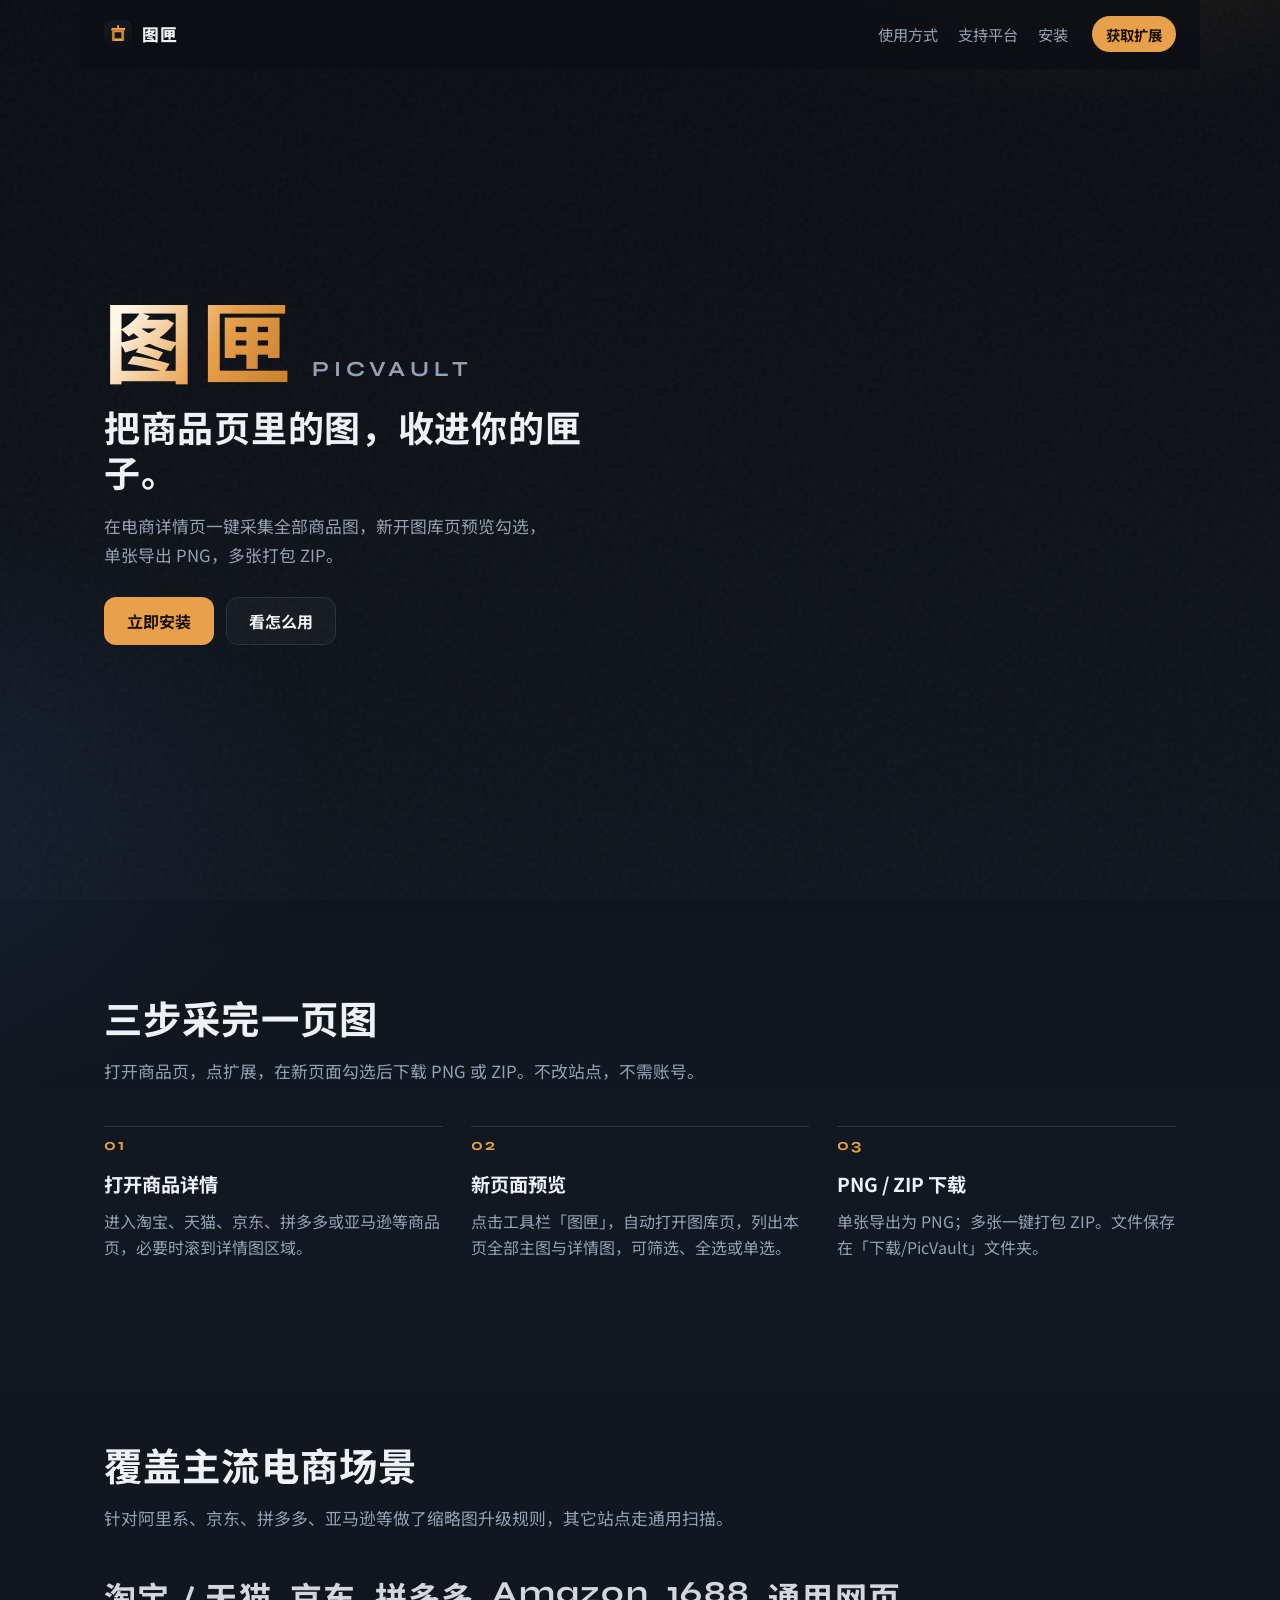
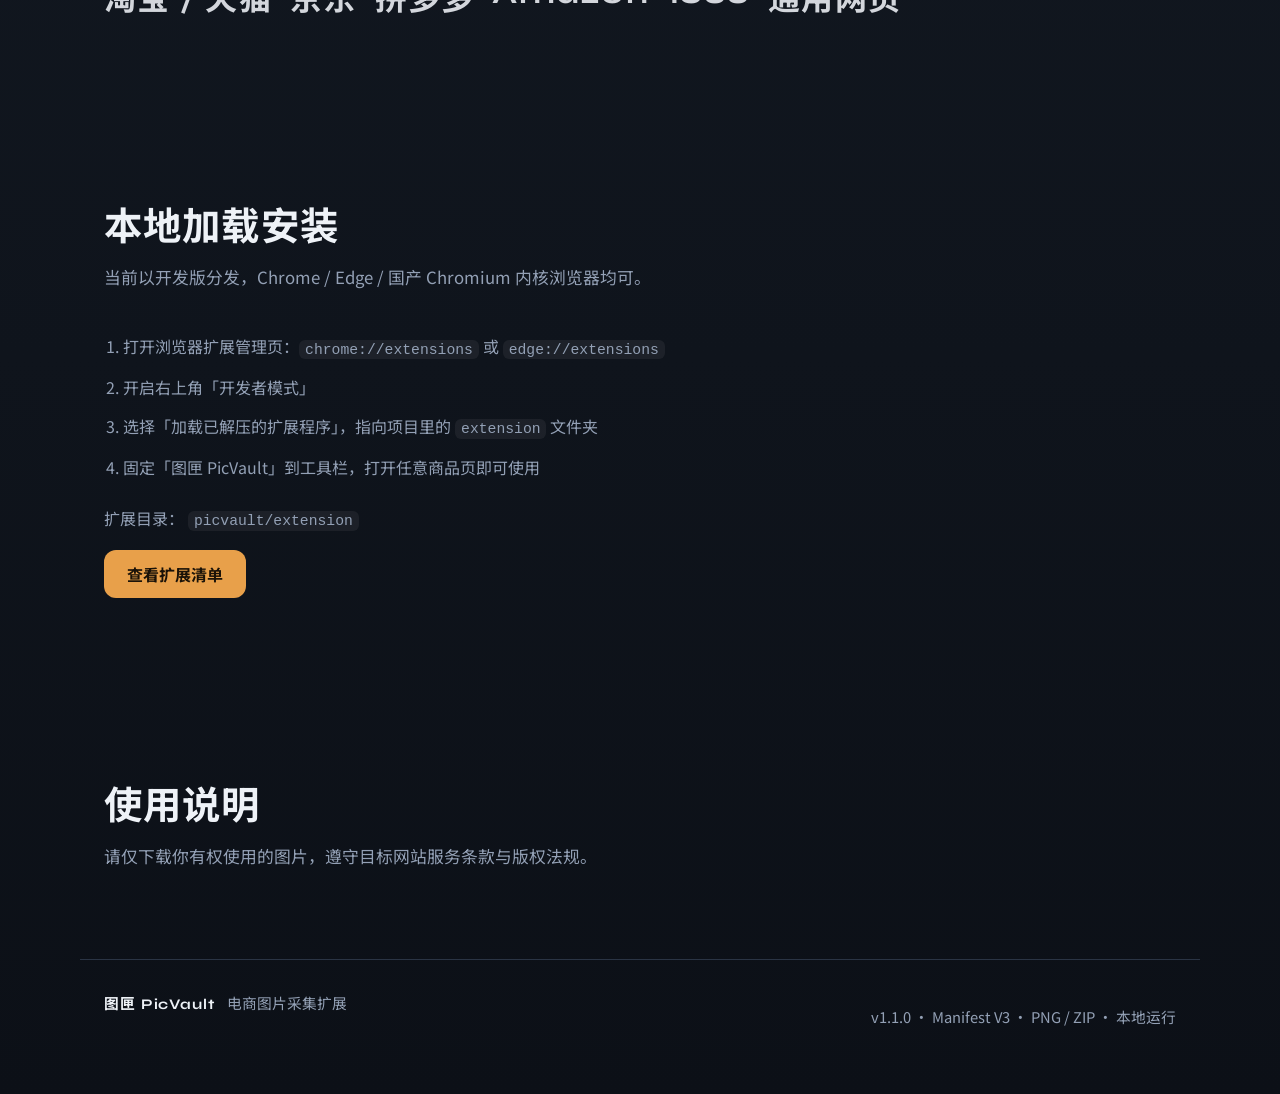
==== website/index.html @ 935976b5 "图匣 PicVault：电商图片采集工具（网页版 + 浏览器扩展 + 介绍页）" ====
<!DOCTYPE html>
<html lang="zh-CN">
  <head>
    <meta charset="UTF-8" />
    <meta name="viewport" content="width=device-width, initial-scale=1" />
    <title>图匣 PicVault — 电商图片一键采集</title>
    <meta
      name="description"
      content="图匣 PicVault：面向淘宝、天猫、京东、拼多多、亚马逊等平台的浏览器扩展，批量识别并下载高清商品图。"
    />
    <link rel="preconnect" href="https://fonts.googleapis.com" />
    <link rel="preconnect" href="https://fonts.gstatic.com" crossorigin />
    <link
      href="https://fonts.googleapis.com/css2?family=Noto+Sans+SC:wght@400;500;700;900&family=Syne:wght@600;700;800&display=swap"
      rel="stylesheet"
    />
    <link rel="stylesheet" href="styles.css" />
    <link rel="icon" href="assets/favicon.png" />
  </head>
  <body>
    <div class="noise" aria-hidden="true"></div>

    <header class="nav">
      <a class="nav-brand" href="#top" aria-label="图匣首页">
        <img src="assets/logo.png" width="28" height="28" alt="" />
        <span>图匣</span>
      </a>
      <nav class="nav-links">
        <a href="#how">使用方式</a>
        <a href="#platforms">支持平台</a>
        <a href="#install">安装</a>
      </nav>
      <a class="nav-cta" href="#install">获取扩展</a>
    </header>

    <main id="top">
      <section class="hero">
        <div class="hero-copy">
          <p class="brand-lockup">
            <span class="brand-cn">图匣</span>
            <span class="brand-en">PicVault</span>
          </p>
          <h1>把商品页里的图，收进你的匣子。</h1>
          <p class="lede">
            在电商详情页一键采集全部商品图，新开图库页预览勾选，单张导出 PNG，多张打包 ZIP。
          </p>
          <div class="cta-row">
            <a class="btn primary" href="#install">立即安装</a>
            <a class="btn ghost" href="#how">看怎么用</a>
          </div>
        </div>
        <div class="hero-visual" aria-hidden="true">
          <img src="assets/hero-visual.svg" alt="" />
        </div>
      </section>

      <section class="section" id="how">
        <header class="section-head">
          <h2>三步采完一页图</h2>
          <p>打开商品页，点扩展，在新页面勾选后下载 PNG 或 ZIP。不改站点，不需账号。</p>
        </header>
        <ol class="steps">
          <li>
            <span class="step-num">01</span>
            <h3>打开商品详情</h3>
            <p>进入淘宝、天猫、京东、拼多多或亚马逊等商品页，必要时滚到详情图区域。</p>
          </li>
          <li>
            <span class="step-num">02</span>
            <h3>新页面预览</h3>
            <p>点击工具栏「图匣」，自动打开图库页，列出本页全部主图与详情图，可筛选、全选或单选。</p>
          </li>
          <li>
            <span class="step-num">03</span>
            <h3>PNG / ZIP 下载</h3>
            <p>单张导出为 PNG；多张一键打包 ZIP。文件保存在「下载/PicVault」文件夹。</p>
          </li>
        </ol>
      </section>

      <section class="section platforms" id="platforms">
        <header class="section-head">
          <h2>覆盖主流电商场景</h2>
          <p>针对阿里系、京东、拼多多、亚马逊等做了缩略图升级规则，其它站点走通用扫描。</p>
        </header>
        <ul class="platform-list">
          <li>淘宝 / 天猫</li>
          <li>京东</li>
          <li>拼多多</li>
          <li>Amazon</li>
          <li>1688</li>
          <li>通用网页</li>
        </ul>
      </section>

      <section class="section install" id="install">
        <header class="section-head">
          <h2>本地加载安装</h2>
          <p>当前以开发版分发，Chrome / Edge / 国产 Chromium 内核浏览器均可。</p>
        </header>
        <div class="install-flow">
          <ol>
            <li>打开浏览器扩展管理页：<code>chrome://extensions</code> 或 <code>edge://extensions</code></li>
            <li>开启右上角「开发者模式」</li>
            <li>选择「加载已解压的扩展程序」，指向项目里的 <code>extension</code> 文件夹</li>
            <li>固定「图匣 PicVault」到工具栏，打开任意商品页即可使用</li>
          </ol>
          <p class="path-hint">
            扩展目录：
            <code id="extPath">picvault/extension</code>
          </p>
          <a class="btn primary" href="../extension/manifest.json" download>查看扩展清单</a>
        </div>
      </section>

      <section class="section note">
        <header class="section-head">
          <h2>使用说明</h2>
          <p>请仅下载你有权使用的图片，遵守目标网站服务条款与版权法规。</p>
        </header>
      </section>
    </main>

    <footer class="foot">
      <div class="foot-brand">
        <strong>图匣 PicVault</strong>
        <span>电商图片采集扩展</span>
      </div>
      <p>v1.1.0 · Manifest V3 · PNG / ZIP · 本地运行</p>
    </footer>

    <script src="script.js"></script>
  </body>
</html>
---- website/styles.css ----
:root {
  --ink: #0c0f14;
  --ink-2: #141a22;
  --panel: #1a222e;
  --line: #2a3444;
  --text: #eef2f7;
  --muted: #93a0b5;
  --amber: #e8a04a;
  --amber-2: #f3bd73;
  --amber-ink: #1a1208;
  --ok: #3ecf8e;
  --display: "Syne", "Noto Sans SC", sans-serif;
  --body: "Noto Sans SC", "PingFang SC", sans-serif;
  --max: 1120px;
}

*,
*::before,
*::after {
  box-sizing: border-box;
}

html {
  scroll-behavior: smooth;
}

body {
  margin: 0;
  min-height: 100vh;
  color: var(--text);
  font-family: var(--body);
  background:
    radial-gradient(1200px 700px at 85% -10%, rgba(232, 160, 74, 0.16), transparent 55%),
    radial-gradient(900px 600px at -10% 30%, rgba(74, 124, 255, 0.1), transparent 50%),
    linear-gradient(180deg, #0b0e13 0%, #121821 45%, #0c1017 100%);
  overflow-x: hidden;
}

.noise {
  pointer-events: none;
  position: fixed;
  inset: 0;
  opacity: 0.04;
  background-image: url("data:image/svg+xml,%3Csvg viewBox='0 0 200 200' xmlns='http://www.w3.org/2000/svg'%3E%3Cfilter id='n'%3E%3CfeTurbulence type='fractalNoise' baseFrequency='0.9' numOctaves='4' stitchTiles='stitch'/%3E%3C/filter%3E%3Crect width='100%25' height='100%25' filter='url(%23n)'/%3E%3C/svg%3E");
  z-index: 0;
}

a {
  color: inherit;
  text-decoration: none;
}

code {
  font-family: ui-monospace, "Cascadia Code", Consolas, monospace;
  font-size: 0.92em;
  background: rgba(255, 255, 255, 0.06);
  padding: 0.12em 0.4em;
  border-radius: 6px;
}

.nav {
  position: sticky;
  top: 0;
  z-index: 20;
  display: flex;
  align-items: center;
  gap: 24px;
  max-width: var(--max);
  margin: 0 auto;
  padding: 16px 24px;
  backdrop-filter: blur(12px);
  background: rgba(12, 15, 20, 0.72);
  border-bottom: 1px solid transparent;
}

.nav.scrolled {
  border-bottom-color: var(--line);
}

.nav-brand {
  display: inline-flex;
  align-items: center;
  gap: 10px;
  font-family: var(--display);
  font-weight: 800;
  letter-spacing: 0.06em;
  font-size: 1.05rem;
}

.nav-brand img {
  border-radius: 7px;
}

.nav-links {
  display: flex;
  gap: 20px;
  margin-left: auto;
  color: var(--muted);
  font-size: 0.95rem;
}

.nav-links a:hover {
  color: var(--text);
}

.nav-cta {
  display: inline-flex;
  align-items: center;
  height: 36px;
  padding: 0 14px;
  border-radius: 999px;
  background: var(--amber);
  color: var(--amber-ink);
  font-weight: 700;
  font-size: 0.9rem;
}

.nav-cta:hover {
  background: var(--amber-2);
}

.hero {
  position: relative;
  z-index: 1;
  min-height: calc(100vh - 68px);
  display: grid;
  grid-template-columns: 1.05fr 1fr;
  align-items: center;
  gap: 32px;
  max-width: var(--max);
  margin: 0 auto;
  padding: 28px 24px 48px;
}

.hero-copy {
  max-width: 34rem;
}

.brand-lockup {
  display: flex;
  align-items: baseline;
  gap: 14px;
  margin: 0 0 18px;
  animation: rise 0.8s ease both;
}

.brand-cn {
  font-family: var(--display);
  font-weight: 800;
  font-size: clamp(3.4rem, 8vw, 5.6rem);
  letter-spacing: 0.08em;
  line-height: 0.95;
  background: linear-gradient(120deg, #fff6e8 10%, var(--amber) 55%, #c47a2c 100%);
  -webkit-background-clip: text;
  background-clip: text;
  color: transparent;
}

.brand-en {
  font-family: var(--display);
  font-weight: 700;
  font-size: clamp(1rem, 2vw, 1.35rem);
  letter-spacing: 0.22em;
  text-transform: uppercase;
  color: var(--muted);
}

.hero h1 {
  margin: 0 0 14px;
  font-family: var(--display);
  font-weight: 700;
  font-size: clamp(1.55rem, 3.2vw, 2.25rem);
  line-height: 1.25;
  letter-spacing: 0.02em;
  animation: rise 0.8s ease 0.08s both;
}

.lede {
  margin: 0 0 28px;
  color: var(--muted);
  font-size: 1.05rem;
  line-height: 1.7;
  max-width: 28rem;
  animation: rise 0.8s ease 0.16s both;
}

.cta-row {
  display: flex;
  flex-wrap: wrap;
  gap: 12px;
  animation: rise 0.8s ease 0.24s both;
}

.btn {
  display: inline-flex;
  align-items: center;
  justify-content: center;
  height: 48px;
  padding: 0 22px;
  border-radius: 12px;
  font-weight: 700;
  border: 1px solid transparent;
  transition: transform 0.2s ease, background 0.2s ease, border-color 0.2s ease;
}

.btn:hover {
  transform: translateY(-1px);
}

.btn.primary {
  background: var(--amber);
  color: var(--amber-ink);
}

.btn.primary:hover {
  background: var(--amber-2);
}

.btn.ghost {
  border-color: var(--line);
  background: rgba(255, 255, 255, 0.03);
  color: var(--text);
}

.btn.ghost:hover {
  border-color: var(--amber);
  color: var(--amber);
}

.hero-visual {
  position: relative;
  animation: float-in 1s ease 0.2s both;
}

.hero-visual img {
  width: 100%;
  height: auto;
  display: block;
  filter: drop-shadow(0 30px 60px rgba(0, 0, 0, 0.45));
  animation: drift 8s ease-in-out infinite;
}

.section {
  position: relative;
  z-index: 1;
  max-width: var(--max);
  margin: 0 auto;
  padding: 88px 24px;
}

.section-head {
  max-width: 40rem;
  margin-bottom: 40px;
}

.section-head h2 {
  margin: 0 0 12px;
  font-family: var(--display);
  font-size: clamp(1.8rem, 3vw, 2.4rem);
  letter-spacing: 0.03em;
}

.section-head p {
  margin: 0;
  color: var(--muted);
  font-size: 1.05rem;
  line-height: 1.7;
}

.steps {
  list-style: none;
  margin: 0;
  padding: 0;
  display: grid;
  grid-template-columns: repeat(3, 1fr);
  gap: 28px;
  counter-reset: none;
}

.steps li {
  padding-top: 8px;
  border-top: 1px solid var(--line);
}

.step-num {
  display: block;
  font-family: var(--display);
  color: var(--amber);
  letter-spacing: 0.12em;
  font-weight: 700;
  margin-bottom: 16px;
}

.steps h3 {
  margin: 0 0 10px;
  font-size: 1.2rem;
}

.steps p {
  margin: 0;
  color: var(--muted);
  line-height: 1.65;
}

.platform-list {
  list-style: none;
  margin: 0;
  padding: 0;
  display: flex;
  flex-wrap: wrap;
  gap: 12px 18px;
}

.platform-list li {
  font-family: var(--display);
  font-weight: 700;
  font-size: clamp(1.4rem, 3vw, 2rem);
  letter-spacing: 0.04em;
  color: var(--text);
  opacity: 0.88;
  transition: color 0.25s ease, opacity 0.25s ease;
}

.platform-list li:hover {
  color: var(--amber);
  opacity: 1;
}

.install-flow {
  max-width: 44rem;
}

.install-flow ol {
  margin: 0 0 24px;
  padding-left: 1.2rem;
  color: var(--muted);
  line-height: 1.9;
}

.install-flow li {
  margin-bottom: 8px;
}

.path-hint {
  color: var(--muted);
  margin: 0 0 20px;
}

.note .section-head {
  margin-bottom: 0;
}

.foot {
  position: relative;
  z-index: 1;
  max-width: var(--max);
  margin: 0 auto;
  padding: 32px 24px 56px;
  border-top: 1px solid var(--line);
  display: flex;
  flex-wrap: wrap;
  gap: 12px 24px;
  justify-content: space-between;
  color: var(--muted);
  font-size: 0.92rem;
}

.foot-brand {
  display: flex;
  gap: 12px;
  align-items: baseline;
}

.foot-brand strong {
  color: var(--text);
  font-family: var(--display);
  letter-spacing: 0.06em;
}

@keyframes rise {
  from {
    opacity: 0;
    transform: translateY(18px);
  }
  to {
    opacity: 1;
    transform: translateY(0);
  }
}

@keyframes float-in {
  from {
    opacity: 0;
    transform: translate(24px, 18px) scale(0.98);
  }
  to {
    opacity: 1;
    transform: translate(0, 0) scale(1);
  }
}

@keyframes drift {
  0%,
  100% {
    transform: translateY(0);
  }
  50% {
    transform: translateY(-10px);
  }
}

@media (max-width: 900px) {
  .nav-links {
    display: none;
  }

  .hero {
    grid-template-columns: 1fr;
    min-height: auto;
    padding-top: 40px;
  }

  .hero-visual {
    order: -1;
  }

  .steps {
    grid-template-columns: 1fr;
  }
}

@media (prefers-reduced-motion: reduce) {
  html {
    scroll-behavior: auto;
  }

  .brand-lockup,
  .hero h1,
  .lede,
  .cta-row,
  .hero-visual,
  .hero-visual img {
    animation: none;
  }
}
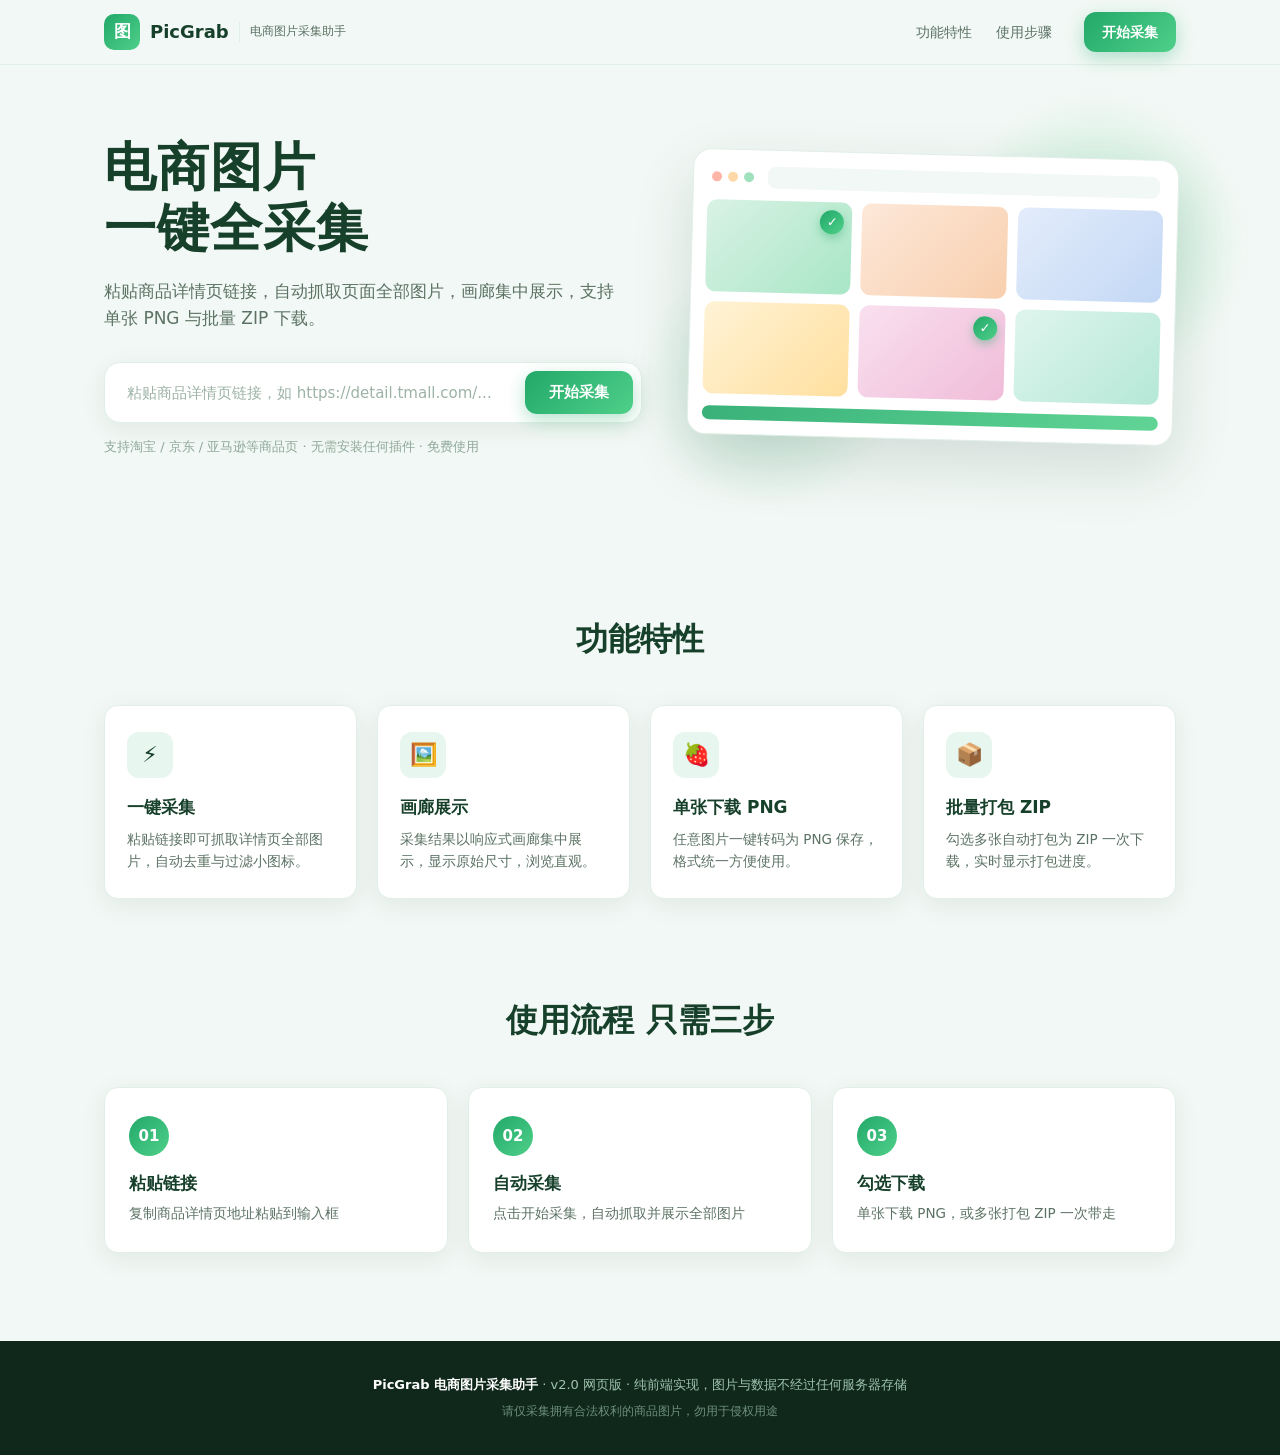
==== commit 8b020103: "website: 替换为 PicGrab 纯网页版采集工具（URL采集+画廊展示+PNG/ZIP下载）" ====
--- a/website/index.html
+++ b/website/index.html
@@ -1,134 +1,115 @@
 <!DOCTYPE html>
 <html lang="zh-CN">
-  <head>
-    <meta charset="UTF-8" />
-    <meta name="viewport" content="width=device-width, initial-scale=1" />
-    <title>图匣 PicVault — 电商图片一键采集</title>
-    <meta
-      name="description"
-      content="图匣 PicVault：面向淘宝、天猫、京东、拼多多、亚马逊等平台的浏览器扩展，批量识别并下载高清商品图。"
-    />
-    <link rel="preconnect" href="https://fonts.googleapis.com" />
-    <link rel="preconnect" href="https://fonts.gstatic.com" crossorigin />
-    <link
-      href="https://fonts.googleapis.com/css2?family=Noto+Sans+SC:wght@400;500;700;900&family=Syne:wght@600;700;800&display=swap"
-      rel="stylesheet"
-    />
-    <link rel="stylesheet" href="styles.css" />
-    <link rel="icon" href="assets/favicon.png" />
-  </head>
-  <body>
-    <div class="noise" aria-hidden="true"></div>
+<head>
+  <meta charset="UTF-8">
+  <meta name="viewport" content="width=device-width, initial-scale=1.0">
+  <title>PicGrab · 电商图片采集助手</title>
+  <meta name="description" content="粘贴电商商品详情页链接，一键采集页面全部图片，支持单张 PNG 下载与多张 ZIP 打包。">
+  <link rel="stylesheet" href="style.css">
+</head>
+<body>
 
-    <header class="nav">
-      <a class="nav-brand" href="#top" aria-label="图匣首页">
-        <img src="assets/logo.png" width="28" height="28" alt="" />
-        <span>图匣</span>
-      </a>
-      <nav class="nav-links">
-        <a href="#how">使用方式</a>
-        <a href="#platforms">支持平台</a>
-        <a href="#install">安装</a>
-      </nav>
-      <a class="nav-cta" href="#install">获取扩展</a>
-    </header>
+<header class="nav">
+  <div class="container nav-inner">
+    <a class="brand" href="#top"><span class="logo">图</span><b>PicGrab</b><i>电商图片采集助手</i></a>
+    <nav id="navLinks">
+      <a href="#features">功能特性</a>
+      <a href="#steps">使用步骤</a>
+    </nav>
+    <a class="btn btn-primary btn-sm" href="#app">开始采集</a>
+  </div>
+</header>
 
-    <main id="top">
-      <section class="hero">
-        <div class="hero-copy">
-          <p class="brand-lockup">
-            <span class="brand-cn">图匣</span>
-            <span class="brand-en">PicVault</span>
-          </p>
-          <h1>把商品页里的图，收进你的匣子。</h1>
-          <p class="lede">
-            在电商详情页一键采集全部商品图，新开图库页预览勾选，单张导出 PNG，多张打包 ZIP。
-          </p>
-          <div class="cta-row">
-            <a class="btn primary" href="#install">立即安装</a>
-            <a class="btn ghost" href="#how">看怎么用</a>
+<main id="top">
+  <!-- Hero -->
+  <section class="hero" id="app">
+    <div class="container hero-inner">
+      <div class="hero-copy">
+        <h1>电商图片<br>一键全采集</h1>
+        <p class="sub">粘贴商品详情页链接，自动抓取页面全部图片，画廊集中展示，支持单张 PNG 与批量 ZIP 下载。</p>
+        <div class="grab-bar">
+          <input id="pageUrl" type="url" placeholder="粘贴商品详情页链接，如 https://detail.tmall.com/..." spellcheck="false">
+          <button id="btnGrab" class="btn btn-primary">开始采集</button>
+        </div>
+        <p class="hint" id="grabHint">支持淘宝 / 京东 / 亚马逊等商品页 · 无需安装任何插件 · 免费使用</p>
+      </div>
+      <div class="hero-visual" aria-hidden="true">
+        <div class="mockup">
+          <div class="mock-bar"><i></i><i></i><i></i><span></span></div>
+          <div class="mock-grid">
+            <div class="tile t1"><b class="ck">✓</b></div>
+            <div class="tile t2"></div>
+            <div class="tile t3"></div>
+            <div class="tile t4"></div>
+            <div class="tile t5"><b class="ck">✓</b></div>
+            <div class="tile t6"></div>
           </div>
+          <div class="mock-foot"></div>
         </div>
-        <div class="hero-visual" aria-hidden="true">
-          <img src="assets/hero-visual.svg" alt="" />
-        </div>
-      </section>
+        <div class="blob b1"></div>
+        <div class="blob b2"></div>
+      </div>
+    </div>
+  </section>
 
-      <section class="section" id="how">
-        <header class="section-head">
-          <h2>三步采完一页图</h2>
-          <p>打开商品页，点扩展，在新页面勾选后下载 PNG 或 ZIP。不改站点，不需账号。</p>
-        </header>
-        <ol class="steps">
-          <li>
-            <span class="step-num">01</span>
-            <h3>打开商品详情</h3>
-            <p>进入淘宝、天猫、京东、拼多多或亚马逊等商品页，必要时滚到详情图区域。</p>
-          </li>
-          <li>
-            <span class="step-num">02</span>
-            <h3>新页面预览</h3>
-            <p>点击工具栏「图匣」，自动打开图库页，列出本页全部主图与详情图，可筛选、全选或单选。</p>
-          </li>
-          <li>
-            <span class="step-num">03</span>
-            <h3>PNG / ZIP 下载</h3>
-            <p>单张导出为 PNG；多张一键打包 ZIP。文件保存在「下载/PicVault」文件夹。</p>
-          </li>
-        </ol>
-      </section>
+  <!-- 采集结果 -->
+  <section class="result hidden" id="result">
+    <div class="container">
+      <div class="toolbar">
+        <span class="pill" id="totalInfo">共 0 张</span>
+        <span class="pill pill-green" id="selInfo">已选 0 张</span>
+        <button class="btn btn-ghost btn-sm" id="btnAll">全选</button>
+        <button class="btn btn-ghost btn-sm" id="btnClear">清空选择</button>
+        <span class="spacer"></span>
+        <button class="btn btn-green" id="btnPng">下载选中为 PNG</button>
+        <button class="btn btn-blue" id="btnZip">打包为 ZIP</button>
+      </div>
+      <div class="progress hidden" id="progressWrap">
+        <div class="progress-text" id="progressText">准备中…</div>
+        <div class="progress-track"><div class="progress-bar" id="progressBar"></div></div>
+      </div>
+      <div class="grid" id="grid"></div>
+      <div class="empty hidden" id="emptyBox">
+        <p>没有采集到图片</p><span>该页面可能需要登录或动态加载，换一个商品页试试。</span>
+      </div>
+    </div>
+  </section>
 
-      <section class="section platforms" id="platforms">
-        <header class="section-head">
-          <h2>覆盖主流电商场景</h2>
-          <p>针对阿里系、京东、拼多多、亚马逊等做了缩略图升级规则，其它站点走通用扫描。</p>
-        </header>
-        <ul class="platform-list">
-          <li>淘宝 / 天猫</li>
-          <li>京东</li>
-          <li>拼多多</li>
-          <li>Amazon</li>
-          <li>1688</li>
-          <li>通用网页</li>
-        </ul>
-      </section>
+  <!-- 功能特性 -->
+  <section class="features" id="features">
+    <div class="container">
+      <h2>功能特性</h2>
+      <div class="feat-grid">
+        <div class="feat reveal"><span class="ico">⚡</span><h3>一键采集</h3><p>粘贴链接即可抓取详情页全部图片，自动去重与过滤小图标。</p></div>
+        <div class="feat reveal"><span class="ico">🖼️</span><h3>画廊展示</h3><p>采集结果以响应式画廊集中展示，显示原始尺寸，浏览直观。</p></div>
+        <div class="feat reveal"><span class="ico">🍓</span><h3>单张下载 PNG</h3><p>任意图片一键转码为 PNG 保存，格式统一方便使用。</p></div>
+        <div class="feat reveal"><span class="ico">📦</span><h3>批量打包 ZIP</h3><p>勾选多张自动打包为 ZIP 一次下载，实时显示打包进度。</p></div>
+      </div>
+    </div>
+  </section>
 
-      <section class="section install" id="install">
-        <header class="section-head">
-          <h2>本地加载安装</h2>
-          <p>当前以开发版分发，Chrome / Edge / 国产 Chromium 内核浏览器均可。</p>
-        </header>
-        <div class="install-flow">
-          <ol>
-            <li>打开浏览器扩展管理页：<code>chrome://extensions</code> 或 <code>edge://extensions</code></li>
-            <li>开启右上角「开发者模式」</li>
-            <li>选择「加载已解压的扩展程序」，指向项目里的 <code>extension</code> 文件夹</li>
-            <li>固定「图匣 PicVault」到工具栏，打开任意商品页即可使用</li>
-          </ol>
-          <p class="path-hint">
-            扩展目录：
-            <code id="extPath">picvault/extension</code>
-          </p>
-          <a class="btn primary" href="../extension/manifest.json" download>查看扩展清单</a>
-        </div>
-      </section>
+  <!-- 使用步骤 -->
+  <section class="steps" id="steps">
+    <div class="container">
+      <h2>使用流程 只需三步</h2>
+      <div class="step-row">
+        <div class="step reveal"><b>01</b><h3>粘贴链接</h3><p>复制商品详情页地址粘贴到输入框</p></div>
+        <div class="step reveal"><b>02</b><h3>自动采集</h3><p>点击开始采集，自动抓取并展示全部图片</p></div>
+        <div class="step reveal"><b>03</b><h3>勾选下载</h3><p>单张下载 PNG，或多张打包 ZIP 一次带走</p></div>
+      </div>
+    </div>
+  </section>
+</main>
 
-      <section class="section note">
-        <header class="section-head">
-          <h2>使用说明</h2>
-          <p>请仅下载你有权使用的图片，遵守目标网站服务条款与版权法规。</p>
-        </header>
-      </section>
-    </main>
+<footer class="foot">
+  <div class="container">
+    <p><b>PicGrab 电商图片采集助手</b> · v2.0 网页版 · 纯前端实现，图片与数据不经过任何服务器存储</p>
+    <p>请仅采集拥有合法权利的商品图片，勿用于侵权用途</p>
+  </div>
+</footer>
 
-    <footer class="foot">
-      <div class="foot-brand">
-        <strong>图匣 PicVault</strong>
-        <span>电商图片采集扩展</span>
-      </div>
-      <p>v1.1.0 · Manifest V3 · PNG / ZIP · 本地运行</p>
-    </footer>
-
-    <script src="script.js"></script>
-  </body>
+<div class="toast hidden" id="toast"></div>
+<script src="jszip.min.js"></script>
+<script src="app.js"></script>
+</body>
 </html>
--- a/website/style.css
+++ b/website/style.css
@@ -0,0 +1,222 @@
+/* PicGrab · 电商图片采集助手 —— 清新绿色调设计系统 */
+:root {
+  --bg: #f2f8f5;
+  --surface: #ffffff;
+  --ink: #17402b;
+  --muted: #5b7264;
+  --line: #e2efe8;
+  --green: #22a869;
+  --green-2: #4fd08a;
+  --blue: #1d7fc0;
+  --grad: linear-gradient(135deg, #22a869, #4fd08a);
+  --radius: 14px;
+  --shadow: 0 6px 24px rgba(23, 64, 43, .08);
+}
+* { margin: 0; padding: 0; box-sizing: border-box; }
+html { scroll-behavior: smooth; }
+body {
+  font-family: "Microsoft YaHei", system-ui, -apple-system, sans-serif;
+  background: var(--bg); color: var(--ink); line-height: 1.6;
+  -webkit-font-smoothing: antialiased;
+}
+.container { max-width: 1120px; margin: 0 auto; padding: 0 24px; }
+.hidden { display: none !important; }
+
+/* ---------- 导航 ---------- */
+.nav {
+  position: sticky; top: 0; z-index: 50;
+  background: rgba(242, 248, 245, .9); backdrop-filter: blur(10px);
+  border-bottom: 1px solid var(--line);
+}
+.nav-inner { display: flex; align-items: center; gap: 28px; height: 64px; }
+.brand { display: flex; align-items: center; gap: 10px; text-decoration: none; color: var(--ink); }
+.logo {
+  width: 36px; height: 36px; border-radius: 10px; background: var(--grad);
+  color: #fff; font-weight: 700; font-size: 17px; font-style: normal;
+  display: flex; align-items: center; justify-content: center; flex: none;
+}
+.brand b { font-size: 18px; }
+.brand i { font-style: normal; font-size: 12px; color: var(--muted); border-left: 1px solid var(--line); padding-left: 10px; }
+.nav nav { display: flex; gap: 24px; margin-left: auto; }
+.nav nav a { color: var(--muted); text-decoration: none; font-size: 14px; transition: color .15s; }
+.nav nav a:hover { color: var(--green); }
+.nav .btn { margin-left: 4px; }
+
+/* ---------- 按钮 ---------- */
+.btn {
+  display: inline-flex; align-items: center; justify-content: center; gap: 6px;
+  border: 0; cursor: pointer; text-decoration: none;
+  font-size: 15px; font-weight: 600; font-family: inherit;
+  border-radius: 12px; padding: 12px 24px; color: #fff;
+  transition: transform .15s, box-shadow .15s, filter .15s;
+}
+.btn:hover { transform: translateY(-1px); filter: brightness(1.04); }
+.btn:disabled { opacity: .55; cursor: wait; transform: none; }
+.btn-primary { background: var(--grad); box-shadow: 0 6px 18px rgba(34, 168, 105, .32); }
+.btn-green { background: var(--grad); }
+.btn-blue { background: linear-gradient(135deg, #1d7fc0, #43b0e8); box-shadow: 0 6px 18px rgba(29, 127, 192, .25); }
+.btn-ghost { background: #fff; color: #256243; border: 1px solid #cfe4d8; box-shadow: none; }
+.btn-ghost:hover { border-color: var(--green-2); background: #f0faf5; transform: none; }
+.btn-sm { padding: 9px 18px; font-size: 14px; }
+
+/* ---------- Hero ---------- */
+.hero { overflow: hidden; position: relative; }
+.hero-inner {
+  display: grid; grid-template-columns: 1.05fr .95fr; gap: 48px;
+  align-items: center; padding: 72px 24px 84px;
+}
+.hero-copy h1 { font-size: 52px; line-height: 1.18; letter-spacing: 1px; }
+.sub { margin-top: 18px; font-size: 17px; color: var(--muted); max-width: 30em; }
+.grab-bar {
+  margin-top: 30px; display: flex; gap: 10px; padding: 8px;
+  background: #fff; border-radius: 16px; box-shadow: var(--shadow);
+  border: 1px solid var(--line);
+}
+.grab-bar input {
+  flex: 1; min-width: 0; border: 0; outline: none; background: transparent;
+  font-size: 15px; padding: 10px 14px; color: var(--ink); font-family: inherit;
+}
+.grab-bar input::placeholder { color: #9db3a6; }
+.hint { margin-top: 14px; font-size: 13px; color: #8fa89a; }
+
+/* 视效卡片（纯 CSS） */
+.hero-visual { position: relative; }
+.mockup {
+  position: relative; z-index: 2; background: #fff; border-radius: 18px;
+  box-shadow: 0 24px 60px rgba(23, 64, 43, .14); border: 1px solid var(--line);
+  padding: 14px; transform: rotate(1.5deg);
+}
+.mock-bar { display: flex; align-items: center; gap: 6px; padding: 2px 4px 12px; }
+.mock-bar i { width: 10px; height: 10px; border-radius: 50%; background: #e3ece7; }
+.mock-bar i:first-child { background: #ffb4a8; }
+.mock-bar i:nth-child(2) { background: #ffd8a8; }
+.mock-bar i:nth-child(3) { background: #9fe0bd; }
+.mock-bar span { flex: 1; height: 22px; margin-left: 8px; border-radius: 8px; background: #f2f8f5; }
+.mock-grid { display: grid; grid-template-columns: repeat(3, 1fr); gap: 10px; }
+.tile { height: 92px; border-radius: 10px; position: relative; }
+.t1 { background: linear-gradient(135deg, #d9f2e4, #a8e6c6); }
+.t2 { background: linear-gradient(135deg, #fde8d9, #f8cfae); }
+.t3 { background: linear-gradient(135deg, #e3ecfb, #c3d8f5); }
+.t4 { background: linear-gradient(135deg, #fff3d6, #ffdf9e); }
+.t5 { background: linear-gradient(135deg, #f9e0ef, #f0bcd9); }
+.t6 { background: linear-gradient(135deg, #dff5ee, #b5e8d6); }
+.ck {
+  position: absolute; top: 8px; right: 8px; width: 24px; height: 24px;
+  border-radius: 50%; background: var(--grad); color: #fff;
+  font-size: 13px; display: flex; align-items: center; justify-content: center;
+  box-shadow: 0 4px 10px rgba(34, 168, 105, .4);
+}
+.mock-foot { height: 14px; margin-top: 12px; border-radius: 999px; background: var(--grad); opacity: .9; }
+.blob { position: absolute; border-radius: 50%; filter: blur(6px); z-index: 1; }
+.b1 { width: 300px; height: 300px; right: -70px; top: -60px; background: radial-gradient(circle, rgba(79, 208, 138, .35), transparent 70%); }
+.b2 { width: 260px; height: 260px; left: -50px; bottom: -70px; background: radial-gradient(circle, rgba(34, 168, 105, .22), transparent 70%); }
+
+/* ---------- 采集结果 ---------- */
+.result { padding: 8px 0 40px; }
+.toolbar {
+  display: flex; align-items: center; gap: 10px; flex-wrap: wrap;
+  background: #fff; border: 1px solid var(--line); border-radius: var(--radius);
+  padding: 12px 16px; box-shadow: var(--shadow); margin-bottom: 20px;
+}
+.pill { font-size: 13px; color: var(--muted); background: var(--bg); border-radius: 999px; padding: 6px 14px; }
+.pill-green { color: #1d8a55; background: #e7f6ee; }
+.spacer { flex: 1; }
+.progress { margin-bottom: 18px; }
+.progress-text { font-size: 13px; color: var(--muted); margin-bottom: 6px; }
+.progress-track { height: 8px; border-radius: 999px; background: #dcece3; overflow: hidden; }
+.progress-bar { height: 100%; width: 0; border-radius: 999px; background: var(--grad); transition: width .2s; }
+.grid { display: grid; grid-template-columns: repeat(auto-fill, minmax(170px, 1fr)); gap: 14px; }
+.card {
+  background: #fff; border-radius: 12px; overflow: hidden; border: 2px solid transparent;
+  box-shadow: 0 2px 10px rgba(23, 64, 43, .06); transition: transform .15s, border-color .15s;
+}
+.card:hover { transform: translateY(-2px); }
+.card.checked { border-color: var(--green-2); }
+.thumb { position: relative; height: 150px; background: #f6faf8; cursor: pointer; }
+.thumb img { width: 100%; height: 100%; object-fit: contain; display: block; }
+.size {
+  position: absolute; right: 6px; bottom: 6px; font-size: 11px; color: #fff;
+  background: rgba(23, 64, 43, .6); border-radius: 6px; padding: 2px 6px;
+}
+.meta { display: flex; align-items: center; gap: 6px; padding: 8px 10px; border-top: 1px solid #eef5f1; }
+.card input { width: 16px; height: 16px; accent-color: var(--green); cursor: pointer; flex: none; }
+.name { font-size: 11px; color: var(--muted); flex: 1; white-space: nowrap; overflow: hidden; text-overflow: ellipsis; }
+.dl {
+  flex: none; border: 0; background: #e7f6ee; color: #1d8a55; border-radius: 7px;
+  font-size: 11px; font-family: inherit; padding: 4px 8px; cursor: pointer;
+}
+.dl:hover { background: #d2efdf; }
+.empty { text-align: center; padding: 70px 0; color: var(--muted); }
+.empty p { font-size: 20px; margin-bottom: 6px; color: var(--ink); }
+.empty span { font-size: 13px; }
+
+/* ---------- 功能特性 ---------- */
+.features { padding: 72px 0 56px; }
+.features h2, .steps h2 { text-align: center; font-size: 32px; margin-bottom: 40px; }
+.feat-grid { display: grid; grid-template-columns: repeat(4, 1fr); gap: 20px; }
+.feat {
+  background: #fff; border-radius: var(--radius); padding: 26px 22px;
+  box-shadow: var(--shadow); border: 1px solid var(--line);
+  transition: transform .2s, box-shadow .2s;
+}
+.feat:hover { transform: translateY(-4px); box-shadow: 0 14px 34px rgba(23, 64, 43, .12); }
+.ico {
+  width: 46px; height: 46px; border-radius: 12px; background: #e7f6ee;
+  display: flex; align-items: center; justify-content: center; font-size: 22px; margin-bottom: 16px;
+}
+.feat h3 { font-size: 17px; margin-bottom: 8px; }
+.feat p { font-size: 13.5px; color: var(--muted); }
+
+/* ---------- 使用步骤 ---------- */
+.steps { padding: 40px 0 88px; }
+.step-row { display: grid; grid-template-columns: repeat(3, 1fr); gap: 20px; }
+.step { position: relative; background: #fff; border-radius: var(--radius); padding: 28px 24px; box-shadow: var(--shadow); border: 1px solid var(--line); }
+.step b {
+  display: inline-flex; width: 40px; height: 40px; border-radius: 50%;
+  background: var(--grad); color: #fff; align-items: center; justify-content: center;
+  font-size: 15px; margin-bottom: 14px;
+}
+.step h3 { font-size: 17px; margin-bottom: 6px; }
+.step p { font-size: 13.5px; color: var(--muted); }
+
+/* ---------- 页脚 ---------- */
+.foot { background: #10281b; color: #9fc3ae; padding: 34px 0; text-align: center; font-size: 13px; }
+.foot b { color: #fff; font-weight: 600; }
+.foot p + p { margin-top: 6px; font-size: 12px; color: #6d8f7c; }
+
+/* ---------- Toast & 动效 ---------- */
+.toast {
+  position: fixed; left: 50%; bottom: 34px; transform: translateX(-50%);
+  background: var(--ink); color: #fff; font-size: 13.5px; border-radius: 10px;
+  padding: 11px 20px; box-shadow: 0 10px 28px rgba(0, 0, 0, .22); z-index: 99;
+  max-width: 86vw;
+}
+.reveal { opacity: 0; transform: translateY(18px); transition: opacity .5s ease, transform .5s ease; }
+.reveal.in { opacity: 1; transform: none; }
+@media (prefers-reduced-motion: reduce) {
+  html { scroll-behavior: auto; }
+  .reveal { opacity: 1; transform: none; transition: none; }
+  .btn, .feat, .card { transition: none; }
+}
+
+/* ---------- 响应式 ---------- */
+@media (max-width: 960px) {
+  .hero-inner { grid-template-columns: 1fr; gap: 36px; padding: 48px 24px 56px; }
+  .hero-copy h1 { font-size: 40px; }
+  .hero-visual { max-width: 480px; margin: 0 auto; width: 100%; }
+  .feat-grid { grid-template-columns: repeat(2, 1fr); }
+  .nav nav { display: none; }
+}
+@media (max-width: 640px) {
+  .hero-copy h1 { font-size: 32px; }
+  .hero-inner { padding: 36px 20px 44px; }
+  .grab-bar { flex-direction: column; }
+  .grab-bar .btn { width: 100%; }
+  .feat-grid { grid-template-columns: 1fr; }
+  .step-row { grid-template-columns: 1fr; }
+  .container { padding: 0 18px; }
+  .grid { grid-template-columns: repeat(auto-fill, minmax(42vw, 1fr)); gap: 10px; }
+  .toolbar .btn { flex: 1 1 46%; }
+  .spacer { display: none; }
+  .brand i { display: none; }
+}
